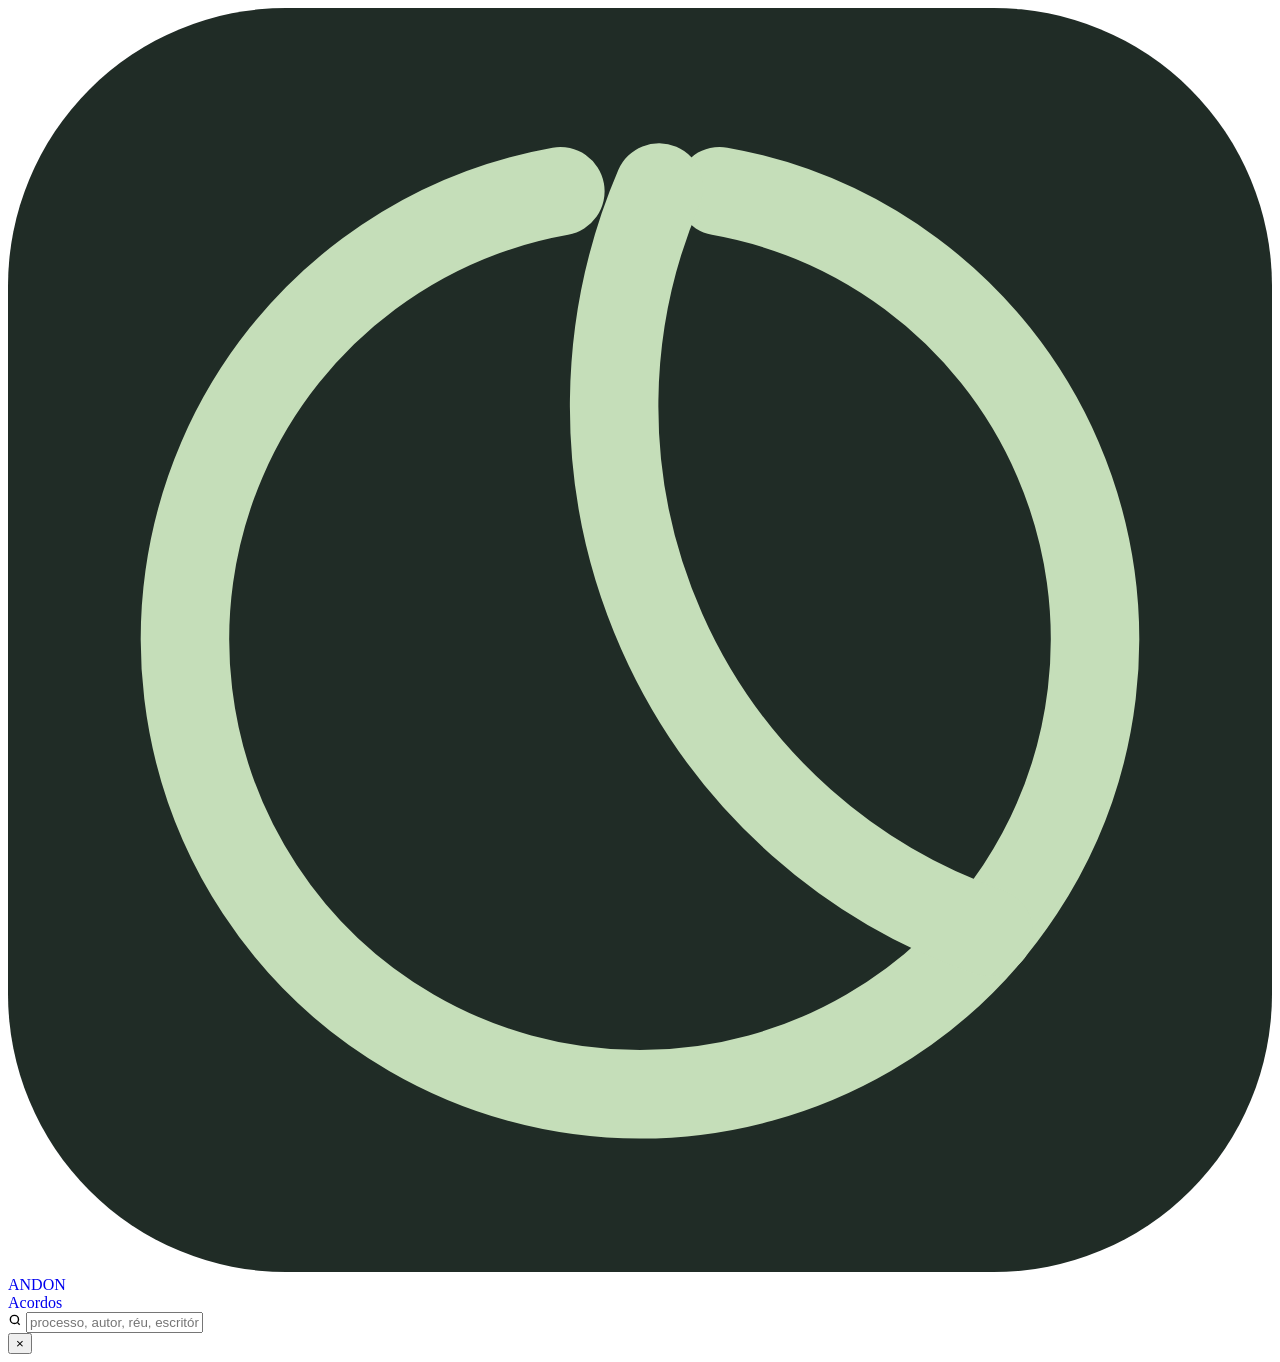
==== public/acordos.html @ f51fd43c "Telas de Acordos: esteira, lista e o formulario de tres etapas Identificacao, Tratativa e Faturament" ====
<!DOCTYPE html>
<html lang="pt-BR">
<head>
<meta charset="utf-8">
<meta name="viewport" content="width=device-width, initial-scale=1">
<title>ANDON · Acordos</title>
<link rel="icon" href="data:image/svg+xml,%3Csvg xmlns='http://www.w3.org/2000/svg' viewBox='0 0 100 100'%3E%3Crect width='100' height='100' rx='22' fill='%23202C26'/%3E%3Cg fill='none' stroke='%23C5DEB9' stroke-width='7' stroke-linecap='round'%3E%3Cpath d='M 56.3 14.5 A 36 36 0 1 1 43.7 14.5'/%3E%3Cpath d='M 51.5 14.2 A 44 44 0 0 0 77.6 73.1'/%3E%3C/g%3E%3C/svg%3E">
<link rel="preconnect" href="https://fonts.googleapis.com">
<link rel="preconnect" href="https://fonts.gstatic.com" crossorigin>
<link href="https://fonts.googleapis.com/css2?family=Sora:wght@400;600;700;800&family=Inter:wght@400;500;600&family=JetBrains+Mono:wght@400;500;700&display=swap" rel="stylesheet">
<link rel="stylesheet" href="/andon.css">
<link rel="stylesheet" href="/cadastros.css">
<link rel="stylesheet" href="/acordos.css">
</head>
<body>

<header class="topo">
  <div class="topo-in">
    <a class="marca" href="/" style="text-decoration:none">
      <svg viewBox="0 0 100 100" aria-hidden="true">
        <rect width="100" height="100" rx="22" fill="#202C26"/>
        <g fill="none" stroke="#C5DEB9" stroke-width="7" stroke-linecap="round">
          <path d="M 56.3 14.5 A 36 36 0 1 1 43.7 14.5"/>
          <path d="M 51.5 14.2 A 44 44 0 0 0 77.6 73.1"/>
        </g>
      </svg>
      <div><div class="n">ANDON</div><div class="s">Acordos</div></div>
    </a>
    <nav class="nav" id="nav"></nav>
    <div class="topo-dir">
      <label class="campo-busca">
        <svg width="14" height="14" viewBox="0 0 24 24" fill="none" stroke="currentColor" stroke-width="2.4">
          <circle cx="11" cy="11" r="7"/><path d="m20 20-3.5-3.5"/></svg>
        <input id="q" placeholder="processo, autor, réu, escritório…" autocomplete="off">
      </label>
      <div id="sessao"></div>
    </div>
  </div>
</header>

<main>
  <div id="aviso"></div>
  <div id="filtros"></div>
  <section class="tela on" id="t-kanban"></section>
  <section class="tela" id="t-lista"></section>
</main>

<div class="veu" id="veu"></div>
<aside class="gav gav-larga" id="gav">
  <div class="gav-cab"><button class="x" id="fx" aria-label="Fechar">&times;</button><div id="gavT"></div></div>
  <div class="gav-corpo" id="gavC"></div>
</aside>

<script src="/acordos.js"></script>
</body>
</html>
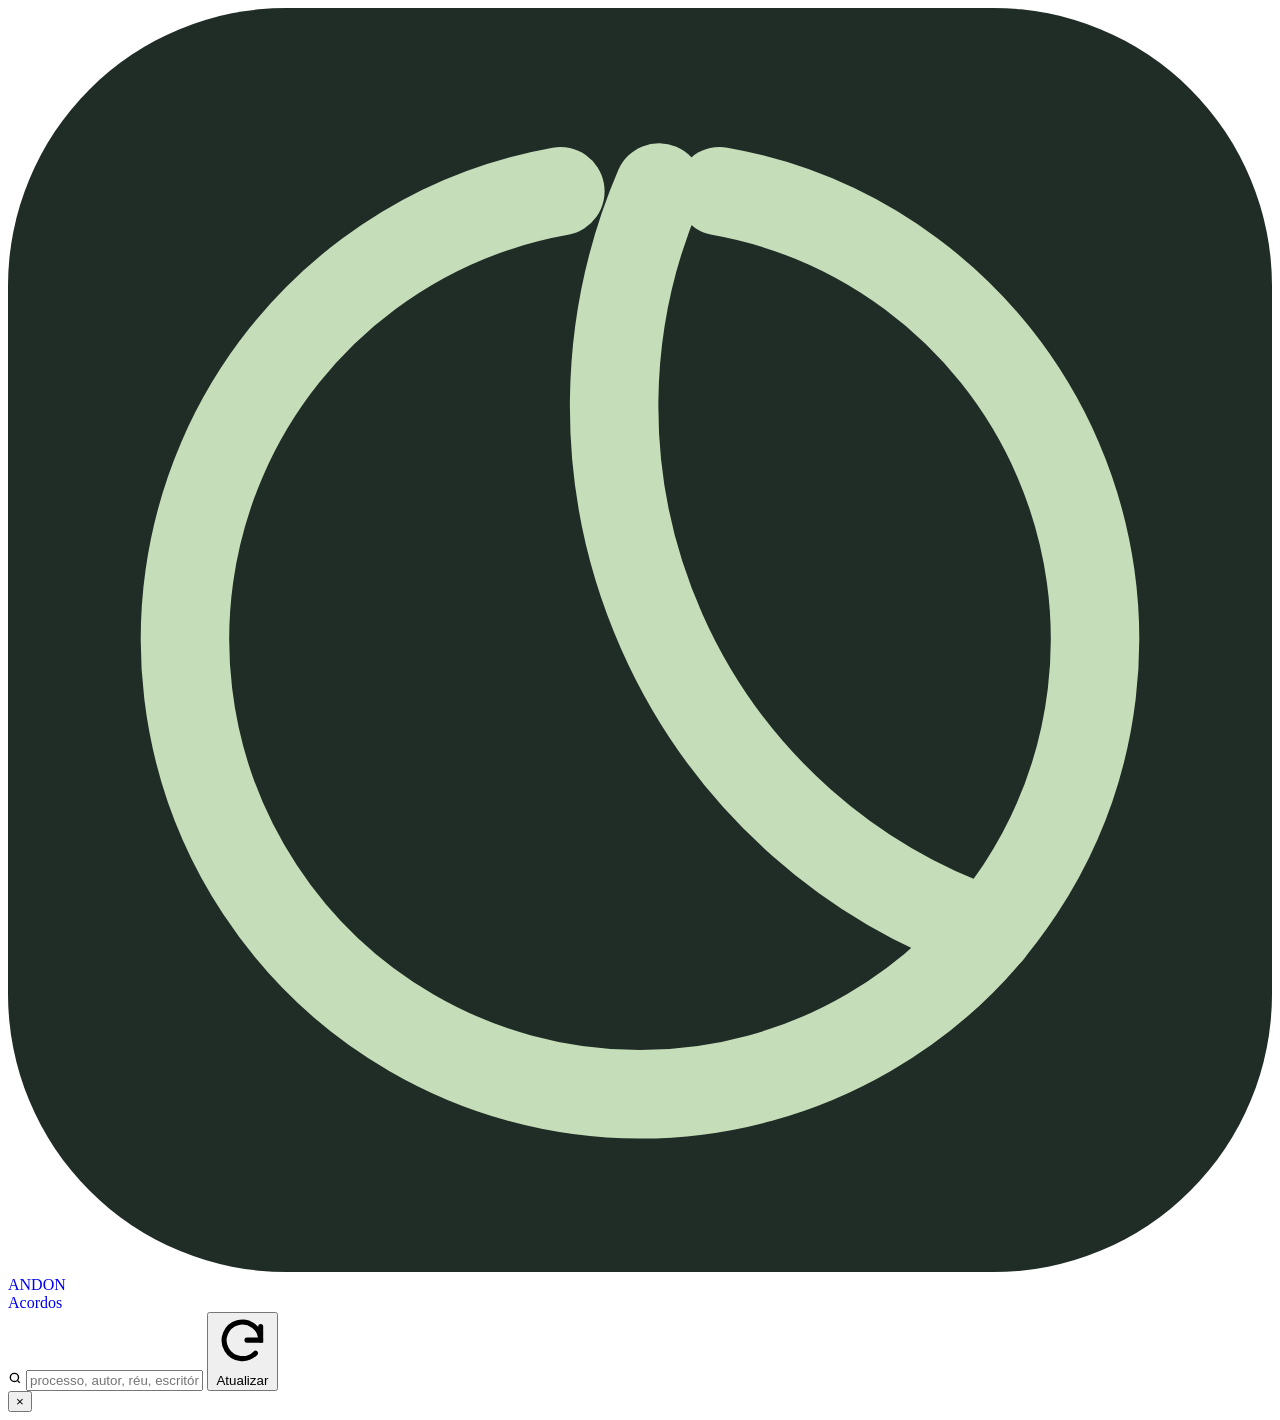
==== commit 130e7ada: ""Salva" so com a linha na mao, atualizacao a cada 30s e a esteira enquadrada 1. A TRATATIVA QUE SUMI" ====
--- a/public/acordos.html
+++ b/public/acordos.html
@@ -11,6 +11,9 @@
 <link rel="stylesheet" href="/andon.css">
 <link rel="stylesheet" href="/cadastros.css">
 <link rel="stylesheet" href="/acordos.css">
+<script src="/rede.js"></script>
+<script src="/guarda.js"></script>
+<script src="/tema.js"></script>
 </head>
 <body>
 
@@ -33,6 +36,12 @@
           <circle cx="11" cy="11" r="7"/><path d="m20 20-3.5-3.5"/></svg>
         <input id="q" placeholder="processo, autor, réu, escritório…" autocomplete="off">
       </label>
+      <button class="bt bt-atualizar" id="atualizar" title="Buscar o que mudou agora">
+        <svg viewBox="0 0 24 24" fill="none" stroke="currentColor" stroke-width="2.2"
+             stroke-linecap="round" aria-hidden="true">
+          <path d="M20 11a8 8 0 1 0-2.3 5.7"/><path d="M20 5v6h-6"/></svg>
+        <span>Atualizar</span>
+      </button>
       <div id="sessao"></div>
     </div>
   </div>
@@ -41,7 +50,10 @@
 <main>
   <div id="aviso"></div>
   <div id="filtros"></div>
-  <section class="tela on" id="t-kanban"></section>
+  <section class="tela on" id="t-painel"></section>
+  <section class="tela" id="t-financeiro"></section>
+  <section class="tela" id="t-ranking"></section>
+  <section class="tela" id="t-kanban"></section>
   <section class="tela" id="t-lista"></section>
 </main>
 
